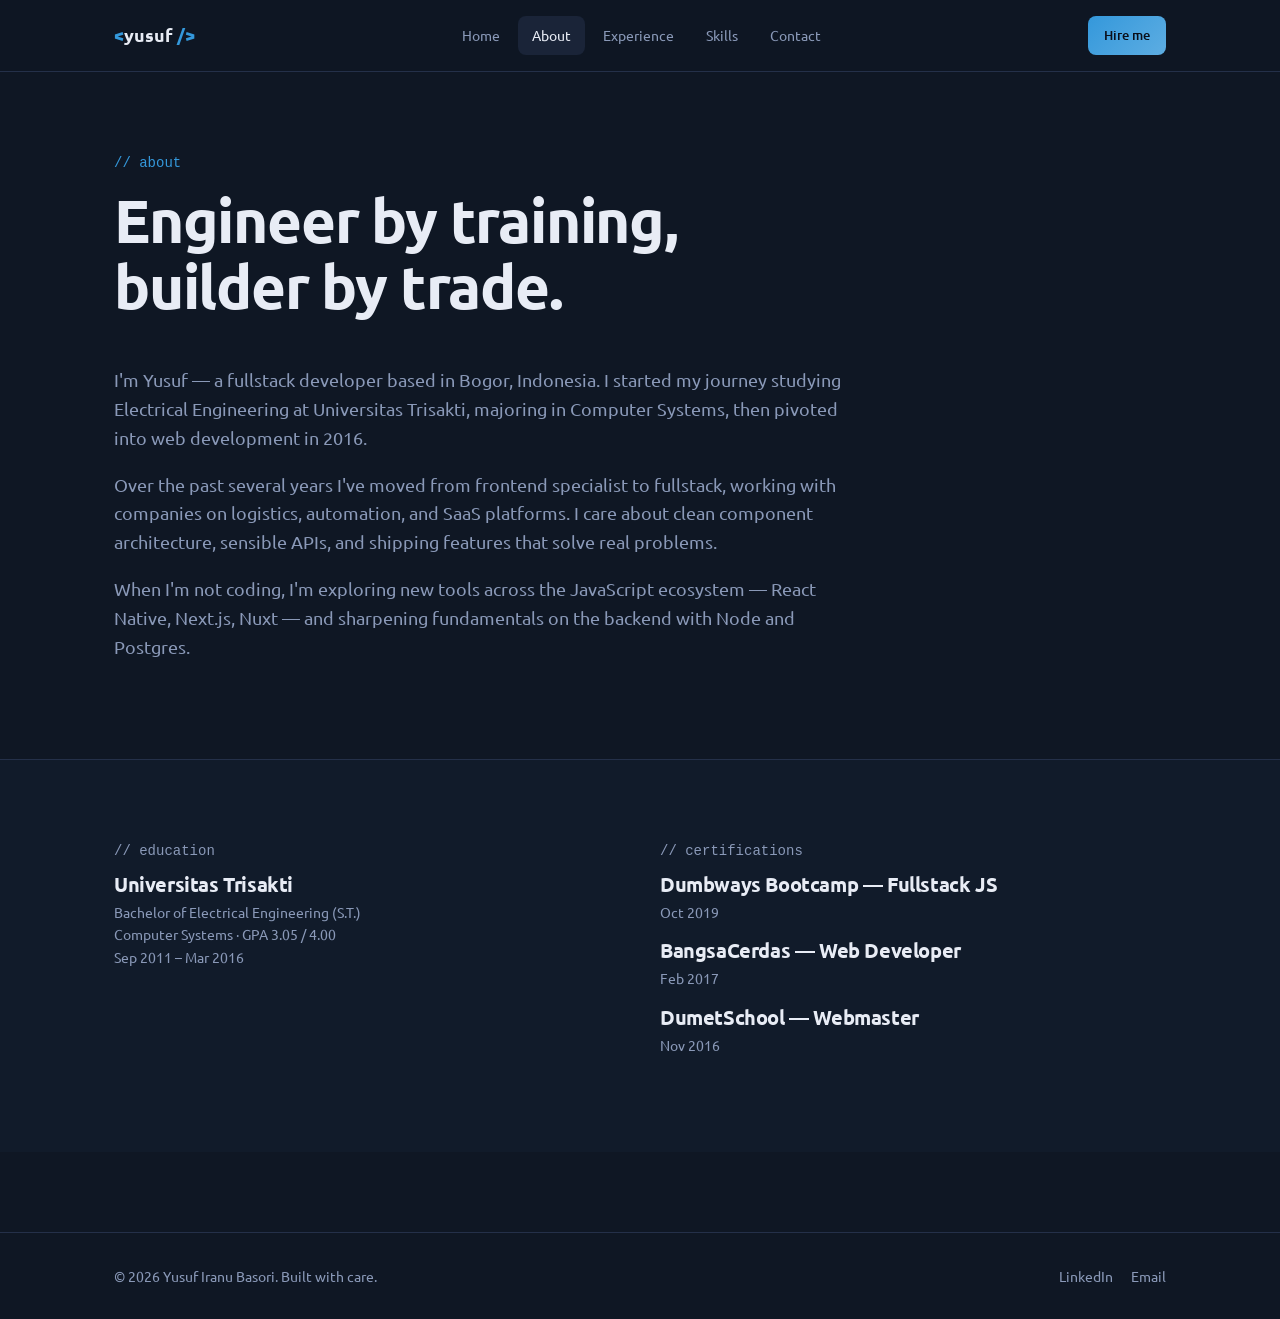
==== about.html @ 49c895d3 "Add files via upload" ====
<!DOCTYPE html>
<html lang="en">
<head>
<meta charset="UTF-8" />
<meta name="viewport" content="width=device-width, initial-scale=1.0" />
<title>About — Yusuf Iranu Basori</title>
<meta name="description" content="About Yusuf Iranu Basori, fullstack JavaScript developer based in Bogor, Indonesia." />
<meta property="og:title" content="About — Yusuf Iranu Basori" />
<meta property="og:description" content="About Yusuf Iranu Basori, fullstack JavaScript developer based in Bogor, Indonesia." />
<meta property="og:type" content="website" />
<link rel="preconnect" href="https://fonts.googleapis.com" />
<link rel="preconnect" href="https://fonts.gstatic.com" crossorigin />
<link href="https://fonts.googleapis.com/css2?family=Ubuntu:wght@300;400;500;700&family=Ubuntu+Mono:wght@400;700&display=swap" rel="stylesheet" />
<link rel="stylesheet" href="styles.css" />
</head>
<body>
<header class="site-header">
  <div class="header-inner">
    <a href="index.html" class="logo"><span>&lt;</span>yusuf<span> /&gt;</span></a>
    <nav class="nav">
      <a href="index.html">Home</a>
      <a href="about.html">About</a>
      <a href="experience.html">Experience</a>
      <a href="skills.html">Skills</a>
      <a href="contact.html">Contact</a>
    </nav>
    <a href="mailto:ybasori@gmail.com" class="btn btn-primary btn-sm">Hire me</a>
  </div>
  <nav class="mobile-nav">
    <a href="index.html">Home</a>
    <a href="about.html">About</a>
    <a href="experience.html">Experience</a>
    <a href="skills.html">Skills</a>
    <a href="contact.html">Contact</a>
  </nav>
</header>
<main>

<section>
  <div class="container">
    <p class="mono section-eyebrow">// about</p>
    <h1 class="section-title" style="font-size:clamp(34px,5vw,60px);">Engineer by training,<br/>builder by trade.</h1>
    <div class="prose reveal">
      <p>I'm Yusuf — a fullstack developer based in Bogor, Indonesia. I started my journey studying Electrical Engineering at Universitas Trisakti, majoring in Computer Systems, then pivoted into web development in 2016.</p>
      <p>Over the past several years I've moved from frontend specialist to fullstack, working with companies on logistics, automation, and SaaS platforms. I care about clean component architecture, sensible APIs, and shipping features that solve real problems.</p>
      <p>When I'm not coding, I'm exploring new tools across the JavaScript ecosystem — React Native, Next.js, Nuxt — and sharpening fundamentals on the backend with Node and Postgres.</p>
    </div>
  </div>
</section>

<section style="background:var(--bg-2); border-top:1px solid var(--border);">
  <div class="container two-col">
    <div class="info-block reveal">
      <p class="mono">// education</p>
      <h3 style="margin-top:10px;">Universitas Trisakti</h3>
      <p>Bachelor of Electrical Engineering (S.T.)</p>
      <p>Computer Systems · GPA 3.05 / 4.00</p>
      <p>Sep 2011 – Mar 2016</p>
    </div>
    <div class="info-block reveal">
      <p class="mono">// certifications</p>
      <div class="item" style="margin-top:10px;">
        <h3>Dumbways Bootcamp — Fullstack JS</h3><p>Oct 2019</p>
      </div>
      <div class="item">
        <h3>BangsaCerdas — Web Developer</h3><p>Feb 2017</p>
      </div>
      <div class="item">
        <h3>DumetSchool — Webmaster</h3><p>Nov 2016</p>
      </div>
    </div>
  </div>
</section>
</main>
<footer class="site-footer">
  <div class="container footer-inner">
    <p>© <span id="year"></span> Yusuf Iranu Basori. Built with care.</p>
    <div class="social">
      <a href="https://linkedin.com/in/ybasori" target="_blank" rel="noopener">LinkedIn</a>
      <a href="mailto:ybasori@gmail.com">Email</a>
    </div>
  </div>
</footer>
<script src="https://code.jquery.com/jquery-3.7.1.min.js"></script>
<script src="script.js"></script>
</body>
</html>
---- styles.css ----
/* ---------- Design tokens ---------- */
:root {
  --bg: #0f1724;
  --bg-2: #15203180;
  --card: #1a2438;
  --border: #243049;
  --text: #e8ecf5;
  --muted: #8a99b8;
  --primary: #3498db;
  --primary-glow: #5dade2;
  --gradient-primary: linear-gradient(135deg, #3498db, #5dade2);
  --gradient-hero:
    radial-gradient(circle at 20% 20%, rgba(52,152,219,.28), transparent 60%),
    radial-gradient(circle at 80% 80%, rgba(93,173,226,.18), transparent 55%);
  --shadow-glow: 0 20px 60px -20px rgba(52,152,219,.5);
  --radius: 12px;
  --max: 1100px;
  --font-sans: "Ubuntu", system-ui, -apple-system, Segoe UI, Roboto, sans-serif;
  --font-mono: "Ubuntu Mono", ui-monospace, SFMono-Regular, Menlo, monospace;
}

/* ---------- Reset ---------- */
*, *::before, *::after { box-sizing: border-box; }
html, body { margin: 0; padding: 0; }
img { max-width: 100%; display: block; }
a { color: inherit; text-decoration: none; }
ul { margin: 0; padding: 0; list-style: none; }

body {
  font-family: var(--font-sans);
  background: var(--bg);
  color: var(--text);
  line-height: 1.6;
  -webkit-font-smoothing: antialiased;
}

h1, h2, h3, h4 {
  font-family: var(--font-sans);
  letter-spacing: -0.02em;
  margin: 0;
  line-height: 1.1;
}

p { margin: 0; }

.container { max-width: var(--max); margin: 0 auto; padding: 0 24px; }

.mono { font-family: var(--font-mono); color: var(--primary); font-size: 14px; }

/* ---------- Header ---------- */
.site-header {
  position: sticky; top: 0; z-index: 50;
  backdrop-filter: blur(12px);
  background: rgba(15,23,36,.7);
  border-bottom: 1px solid var(--border);
}
.header-inner {
  display: flex; align-items: center; justify-content: space-between;
  padding: 16px 24px; max-width: var(--max); margin: 0 auto;
}
.logo { font-weight: 700; font-size: 18px; }
.logo span { color: var(--primary); }

.nav { display: flex; gap: 4px; }
.nav a {
  padding: 8px 14px; border-radius: 8px; font-size: 14px;
  color: var(--muted); transition: color .2s, background .2s;
}
.nav a:hover { color: var(--text); }
.nav a.active { color: var(--text); background: var(--card); }

.btn {
  display: inline-flex; align-items: center; gap: 8px;
  padding: 12px 22px; border-radius: 8px; font-weight: 500;
  font-size: 14px; cursor: pointer; border: 0;
  transition: transform .15s, box-shadow .2s;
  font-family: inherit;
}
.btn-primary { background: var(--gradient-primary); color: #0a0f1a; box-shadow: var(--shadow-glow); }
.btn-primary:hover { transform: translateY(-1px); }
.btn-outline { background: transparent; color: var(--text); border: 1px solid var(--border); }
.btn-outline:hover { background: var(--card); }
.btn-sm { padding: 9px 16px; font-size: 13px; }

.mobile-nav { display: none; gap: 4px; justify-content: center; padding: 0 24px 12px; }
.mobile-nav a { padding: 6px 10px; font-size: 12px; color: var(--muted); border-radius: 6px; }
.mobile-nav a.active { color: var(--primary); }

@media (max-width: 720px) {
  .nav, .header-inner .btn { display: none; }
  .mobile-nav { display: flex; flex-wrap: wrap; }
}

/* ---------- Sections ---------- */
section { padding: 80px 0; }
.hero { background-image: var(--gradient-hero); padding: 120px 0 140px; }
.hero h1 { font-size: clamp(40px, 7vw, 88px); font-weight: 700; }
.hero .name-grad {
  background: var(--gradient-primary);
  -webkit-background-clip: text; background-clip: text; color: transparent;
}
.hero .lead { margin-top: 22px; font-size: 18px; color: var(--muted); max-width: 560px; }
.hero .lead strong { color: var(--text); font-weight: 500; }
.hero .actions { margin-top: 36px; display: flex; gap: 12px; flex-wrap: wrap; }

.section-title { font-size: clamp(28px, 4vw, 44px); font-weight: 700; margin-bottom: 48px; }
.section-eyebrow { margin-bottom: 12px; }

/* ---------- Stats ---------- */
.stats {
  border-top: 1px solid var(--border); border-bottom: 1px solid var(--border);
  background: var(--bg-2); padding: 44px 0;
}
.stats-grid {
  display: grid; grid-template-columns: repeat(4, 1fr); gap: 32px;
}
.stat .num { font-size: 36px; font-weight: 700; color: var(--primary); }
.stat .label { font-size: 14px; color: var(--muted); margin-top: 4px; }
@media (max-width: 720px) { .stats-grid { grid-template-columns: repeat(2, 1fr); } }

/* ---------- Cards grid ---------- */
.cards { display: grid; grid-template-columns: repeat(3, 1fr); gap: 22px; }
.card {
  background: var(--card); border: 1px solid var(--border);
  border-radius: var(--radius); padding: 24px; transition: border-color .2s, transform .2s;
}
.card:hover { border-color: var(--primary); transform: translateY(-2px); }
.card h3 { font-size: 18px; margin-bottom: 8px; }
.card p { font-size: 14px; color: var(--muted); }
@media (max-width: 880px) { .cards { grid-template-columns: 1fr; } }

/* ---------- CTA ---------- */
.cta {
  border: 1px solid var(--border); border-radius: 18px;
  padding: 64px 24px; text-align: center; background-image: var(--gradient-hero);
}
.cta h2 { font-size: clamp(26px, 4vw, 38px); }
.cta p { color: var(--muted); margin: 12px auto 0; max-width: 520px; }
.cta .btn { margin-top: 28px; }

/* ---------- Footer ---------- */
.site-footer {
  border-top: 1px solid var(--border); margin-top: 80px;
  padding: 32px 0; color: var(--muted); font-size: 14px;
}
.footer-inner { display: flex; justify-content: space-between; align-items: center; flex-wrap: wrap; gap: 12px; }
.footer-inner a:hover { color: var(--primary); }
.footer-inner .social { display: flex; gap: 18px; }

/* ---------- About ---------- */
.prose { max-width: 760px; }
.prose p { color: var(--muted); font-size: 18px; margin-bottom: 18px; }
.two-col { display: grid; grid-template-columns: 1fr 1fr; gap: 40px; }
@media (max-width: 720px) { .two-col { grid-template-columns: 1fr; } }
.info-block h3 { font-size: 20px; margin-bottom: 6px; }
.info-block p { color: var(--muted); font-size: 14px; }
.info-block .item { margin-bottom: 16px; }

/* ---------- Experience timeline ---------- */
.timeline { border-left: 1px solid var(--border); padding-left: 30px; }
.tl-item { position: relative; padding-bottom: 44px; }
.tl-item::before {
  content: ""; position: absolute; left: -36px; top: 8px;
  width: 12px; height: 12px; border-radius: 999px;
  background: var(--gradient-primary);
  box-shadow: 0 0 0 4px var(--bg);
}
.tl-item .period { font-family: var(--font-mono); font-size: 12px; color: var(--primary); }
.tl-item h3 { margin-top: 4px; font-size: 19px; }
.tl-item h3 span { color: var(--muted); font-weight: 400; }
.tl-item .loc { font-size: 13px; color: var(--muted); margin-top: 2px; }
.tl-item ul { margin-top: 14px; display: flex; flex-direction: column; gap: 8px; }
.tl-item ul li { display: flex; gap: 10px; font-size: 14px; color: var(--muted); }
.tl-item ul li::before { content: "▸"; color: var(--primary); }

/* ---------- Skills ---------- */
.skill-grid { display: grid; grid-template-columns: 1fr 1fr; gap: 22px; }
@media (max-width: 720px) { .skill-grid { grid-template-columns: 1fr; } }
.skill-card { background: var(--card); border: 1px solid var(--border); border-radius: var(--radius); padding: 24px; }
.skill-card h3 { font-size: 18px; margin-bottom: 14px; }
.tags { display: flex; flex-wrap: wrap; gap: 8px; }
.tag {
  font-size: 13px; padding: 6px 12px; border-radius: 8px;
  background: #1f2a42; border: 1px solid var(--border); color: var(--text);
}

/* ---------- Contact ---------- */
.contact-grid { display: grid; grid-template-columns: 1fr 1fr; gap: 16px; max-width: 720px; }
@media (max-width: 720px) { .contact-grid { grid-template-columns: 1fr; } }
.contact-card {
  background: var(--card); border: 1px solid var(--border); border-radius: var(--radius);
  padding: 22px; transition: border-color .2s; display: block;
}
.contact-card:hover { border-color: var(--primary); }
.contact-card .label { font-family: var(--font-mono); font-size: 12px; color: var(--primary); }
.contact-card .value { margin-top: 6px; font-size: 17px; font-weight: 500; word-break: break-all; }

/* ---------- Reveal animation ---------- */
.reveal { opacity: 0; transform: translateY(20px); transition: opacity .6s ease, transform .6s ease; }
.reveal.visible { opacity: 1; transform: none; }
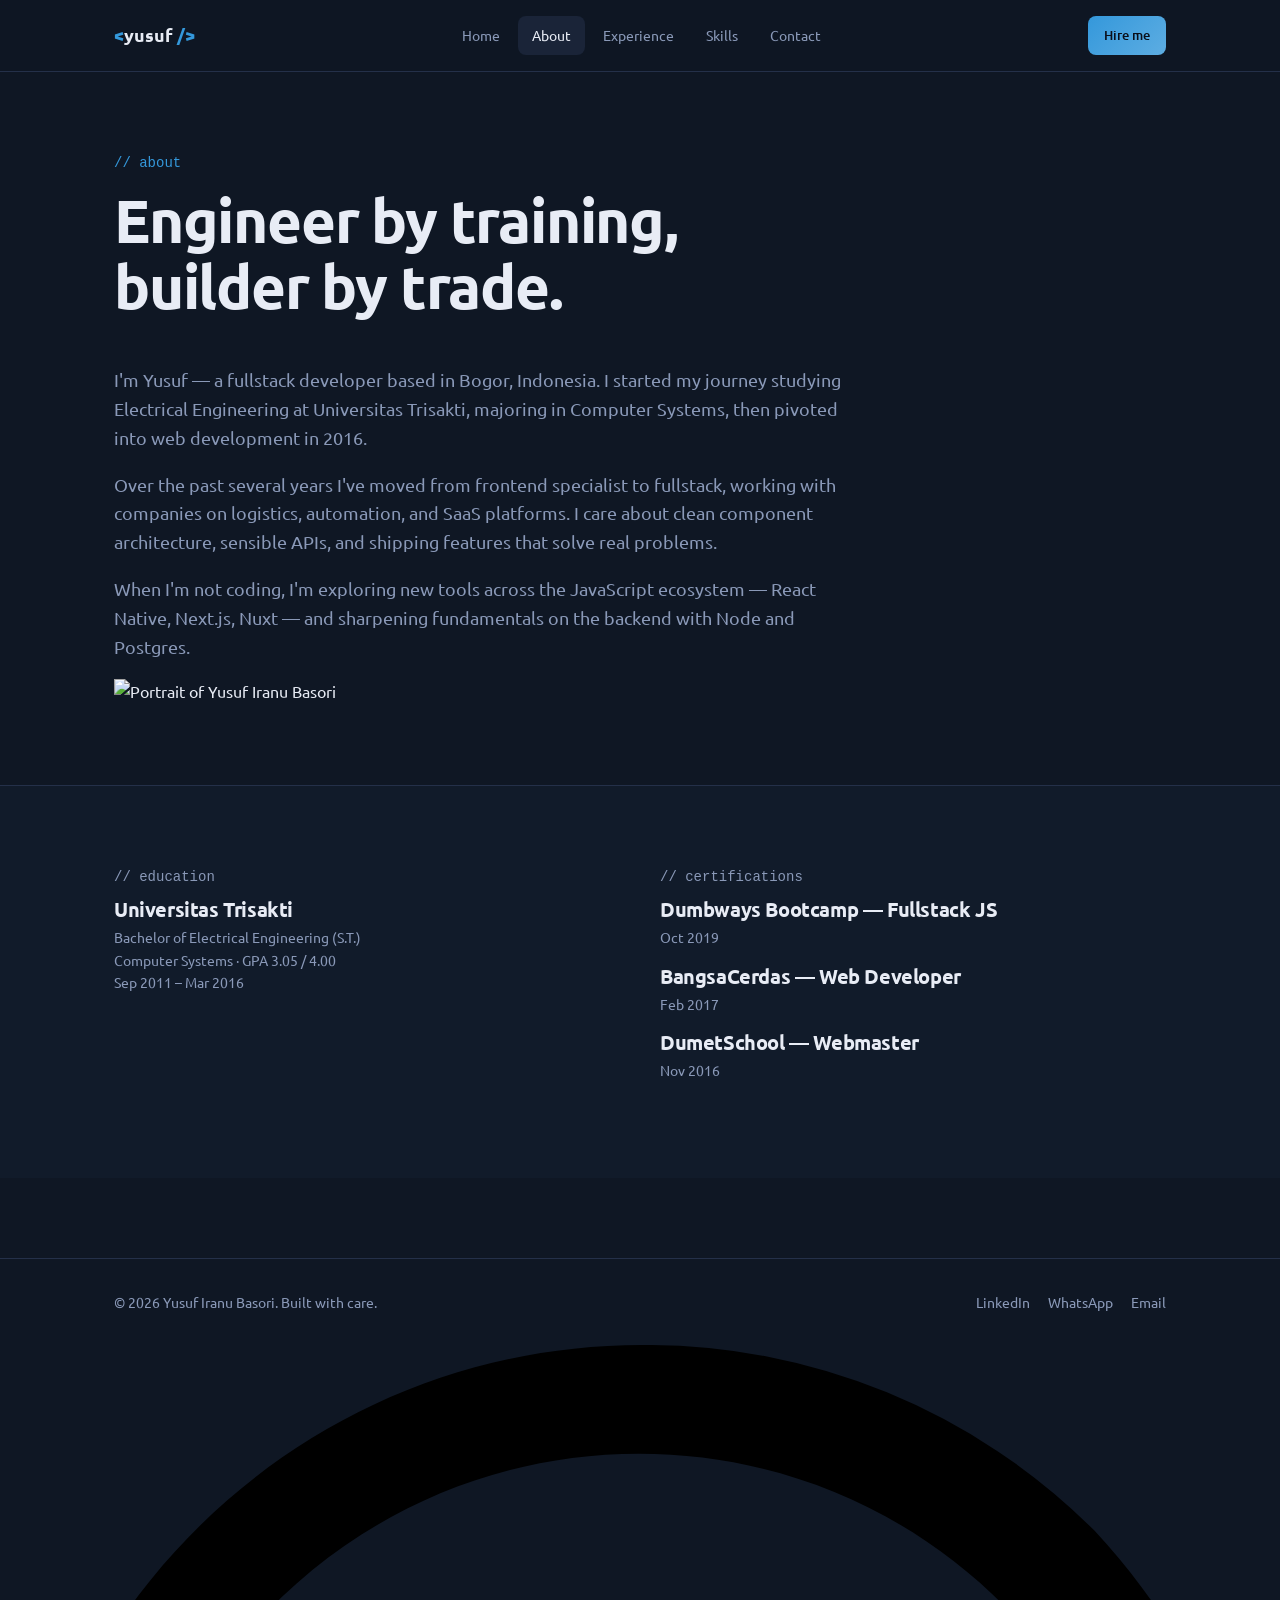
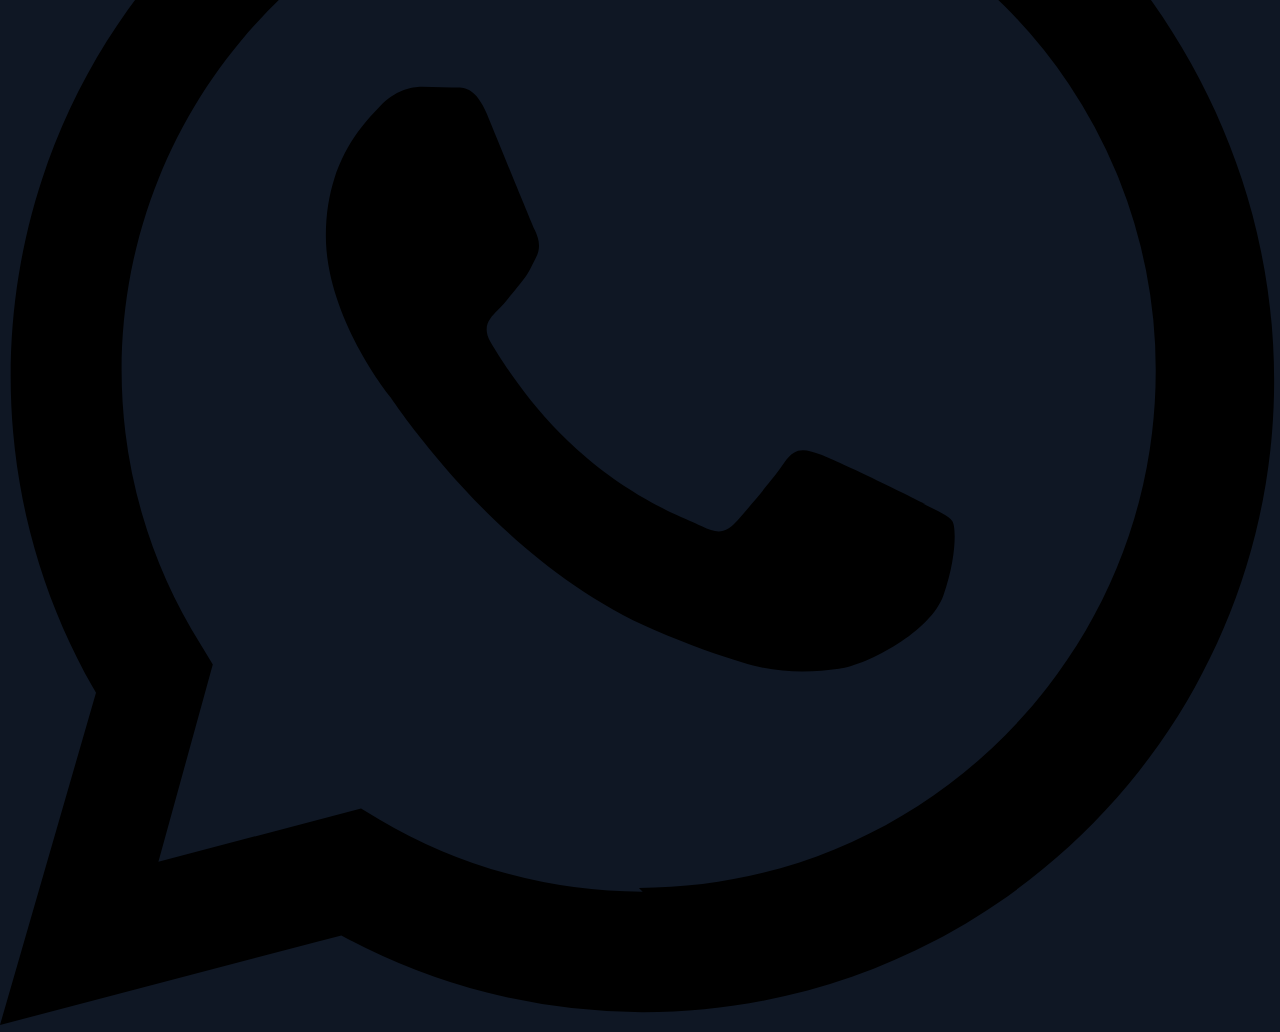
==== commit e06fd72d: "Update about.html" ====
--- a/about.html
+++ b/about.html
@@ -8,12 +8,40 @@
 <meta property="og:title" content="About — Yusuf Iranu Basori" />
 <meta property="og:description" content="About Yusuf Iranu Basori, fullstack JavaScript developer based in Bogor, Indonesia." />
 <meta property="og:type" content="website" />
+<meta property="og:url" content="https://ybasori.github.io/" />
+<meta name="twitter:card" content="summary_large_image" />
+<meta name="twitter:title" content="Yusuf | Full Stack Web Developer" />
+<meta
+  name="twitter:description"
+  content="Portfolio of Yusuf — React, TypeScript, Node.js, and modern web development."
+/>
+<script type="application/ld+json">
+{
+  "@context": "https://schema.org",
+  "@type": "Person",
+  "name": "Yusuf Iranu Basori",
+  "url": "https://ybasori.github.io/",
+  "jobTitle": "Fullstack Web Developer",
+  "sameAs": [
+    "https://github.com/ybasori"
+  ],
+  "knowsAbout": [
+    "React",
+    "JavaScript",
+    "TypeScript",
+    "Node.js",
+    "Frontend Development",
+    "Backend Development"
+  ]
+}
+</script>
 <link rel="preconnect" href="https://fonts.googleapis.com" />
 <link rel="preconnect" href="https://fonts.gstatic.com" crossorigin />
 <link href="https://fonts.googleapis.com/css2?family=Ubuntu:wght@300;400;500;700&family=Ubuntu+Mono:wght@400;700&display=swap" rel="stylesheet" />
 <link rel="stylesheet" href="styles.css" />
 </head>
 <body>
+
 <header class="site-header">
   <div class="header-inner">
     <a href="index.html" class="logo"><span>&lt;</span>yusuf<span> /&gt;</span></a>
@@ -40,10 +68,13 @@
   <div class="container">
     <p class="mono section-eyebrow">// about</p>
     <h1 class="section-title" style="font-size:clamp(34px,5vw,60px);">Engineer by training,<br/>builder by trade.</h1>
-    <div class="prose reveal">
-      <p>I'm Yusuf — a fullstack developer based in Bogor, Indonesia. I started my journey studying Electrical Engineering at Universitas Trisakti, majoring in Computer Systems, then pivoted into web development in 2016.</p>
-      <p>Over the past several years I've moved from frontend specialist to fullstack, working with companies on logistics, automation, and SaaS platforms. I care about clean component architecture, sensible APIs, and shipping features that solve real problems.</p>
-      <p>When I'm not coding, I'm exploring new tools across the JavaScript ecosystem — React Native, Next.js, Nuxt — and sharpening fundamentals on the backend with Node and Postgres.</p>
+    <div class="hero-grid" style="align-items:start;">
+      <div class="prose reveal">
+        <p>I'm Yusuf — a fullstack developer based in Bogor, Indonesia. I started my journey studying Electrical Engineering at Universitas Trisakti, majoring in Computer Systems, then pivoted into web development in 2016.</p>
+        <p>Over the past several years I've moved from frontend specialist to fullstack, working with companies on logistics, automation, and SaaS platforms. I care about clean component architecture, sensible APIs, and shipping features that solve real problems.</p>
+        <p>When I'm not coding, I'm exploring new tools across the JavaScript ecosystem — React Native, Next.js, Nuxt — and sharpening fundamentals on the backend with Node and Postgres.</p>
+      </div>
+      <div class="portrait reveal"><img src="photo.jpg" alt="Portrait of Yusuf Iranu Basori" /></div>
     </div>
   </div>
 </section>
@@ -77,10 +108,12 @@
     <p>© <span id="year"></span> Yusuf Iranu Basori. Built with care.</p>
     <div class="social">
       <a href="https://linkedin.com/in/ybasori" target="_blank" rel="noopener">LinkedIn</a>
+      <a href="https://wa.me/6287785291477" target="_blank" rel="noopener">WhatsApp</a>
       <a href="mailto:ybasori@gmail.com">Email</a>
     </div>
   </div>
 </footer>
+<a href="https://wa.me/6287785291477" target="_blank" rel="noopener" class="wa-float" aria-label="Chat on WhatsApp"><svg viewBox="0 0 24 24"><path d="M20.52 3.48A11.86 11.86 0 0 0 12.04 0C5.5 0 .2 5.3.2 11.84c0 2.09.55 4.13 1.6 5.93L0 24l6.4-1.68a11.82 11.82 0 0 0 5.64 1.44h.01c6.54 0 11.84-5.3 11.84-11.84 0-3.16-1.23-6.13-3.37-8.44ZM12.05 21.5h-.01a9.65 9.65 0 0 1-4.92-1.35l-.35-.21-3.8 1 1.02-3.7-.23-.38a9.66 9.66 0 0 1-1.48-5.13c0-5.34 4.35-9.69 9.7-9.69 2.59 0 5.02 1.01 6.85 2.85a9.62 9.62 0 0 1 2.84 6.85c0 5.34-4.35 9.69-9.69 9.69Zm5.31-7.26c-.29-.15-1.72-.85-1.99-.94-.27-.1-.46-.15-.66.15-.19.29-.75.94-.92 1.13-.17.19-.34.22-.63.07-.29-.15-1.23-.45-2.34-1.44-.86-.77-1.45-1.72-1.62-2.01-.17-.29-.02-.45.13-.6.13-.13.29-.34.43-.51.15-.17.19-.29.29-.48.1-.19.05-.36-.02-.51-.07-.15-.66-1.59-.9-2.18-.24-.57-.48-.49-.66-.5l-.56-.01c-.19 0-.51.07-.78.36-.27.29-1.02 1-1.02 2.43 0 1.43 1.04 2.81 1.19 3 .15.19 2.05 3.13 4.96 4.39.69.3 1.23.48 1.65.61.69.22 1.32.19 1.82.12.55-.08 1.72-.7 1.96-1.38.24-.68.24-1.26.17-1.38-.07-.12-.27-.19-.56-.34Z"/></svg></a>
 <script src="https://code.jquery.com/jquery-3.7.1.min.js"></script>
 <script src="script.js"></script>
 </body>
